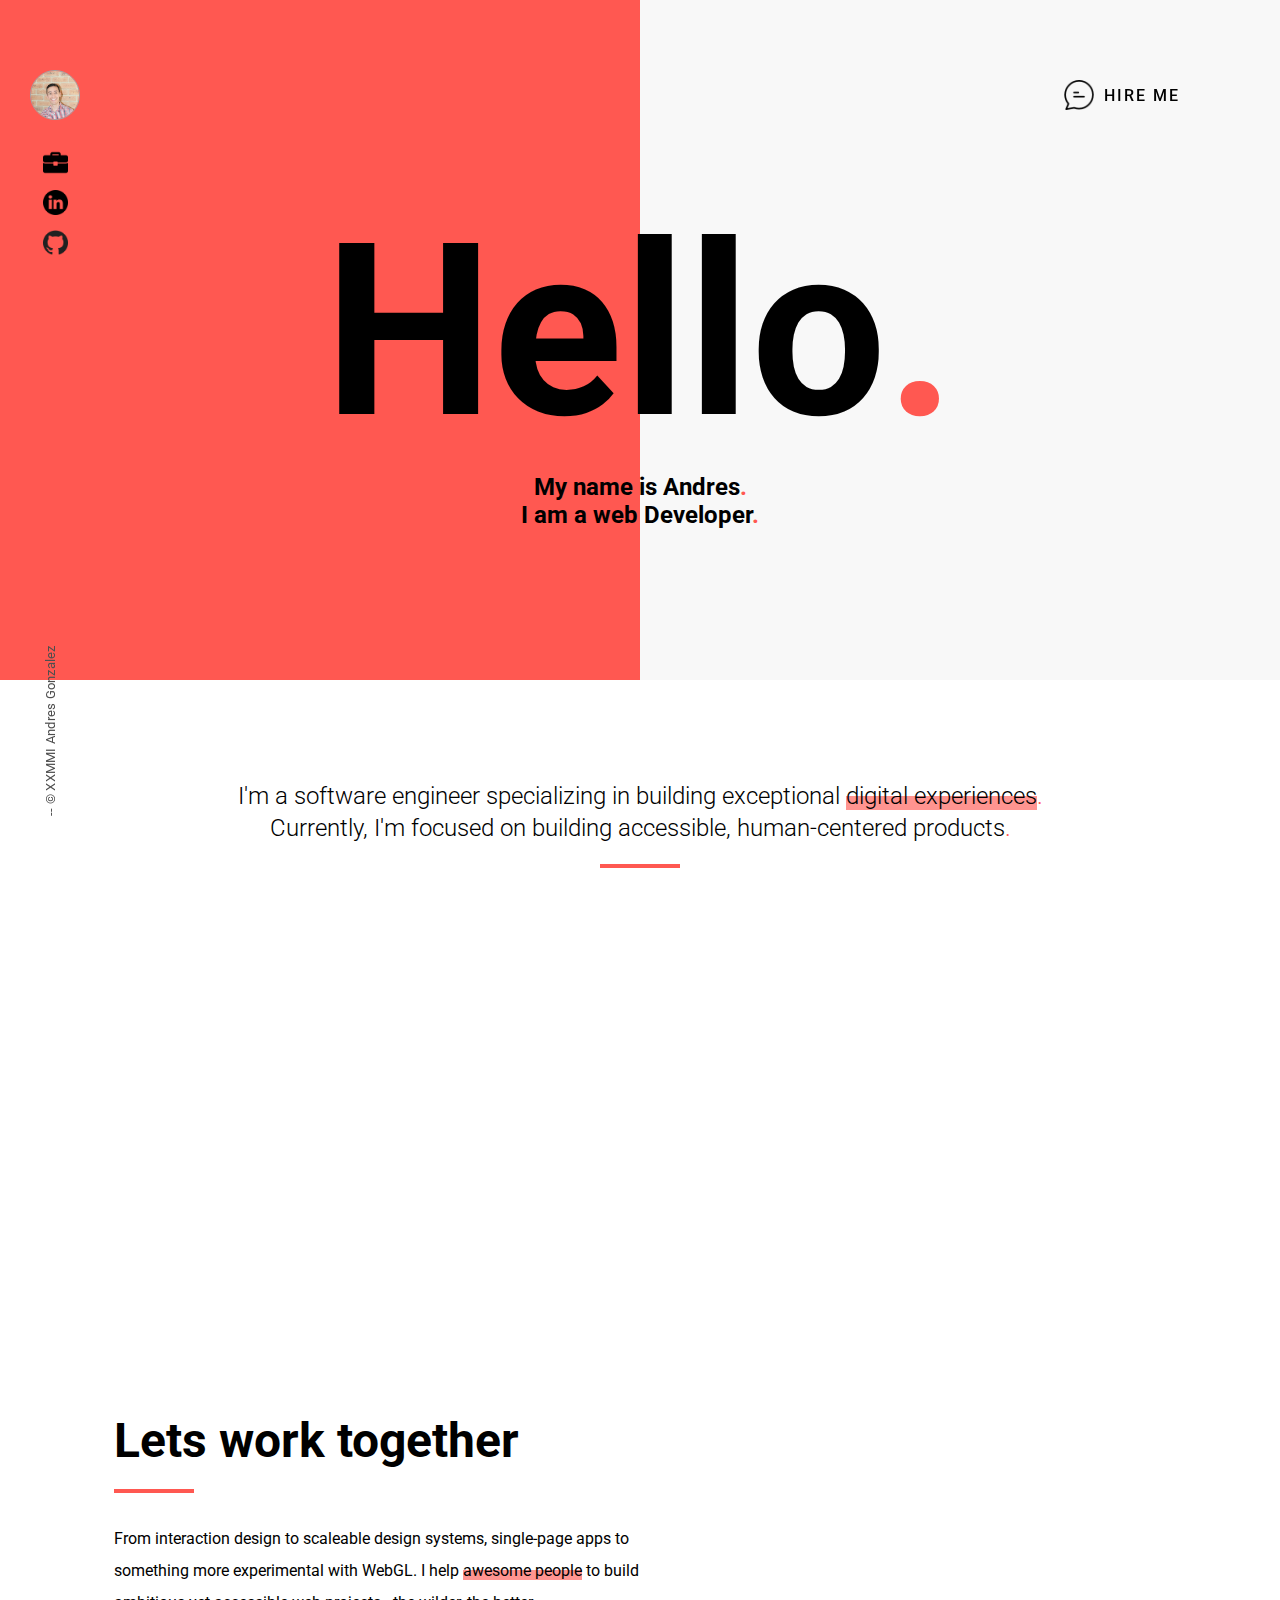
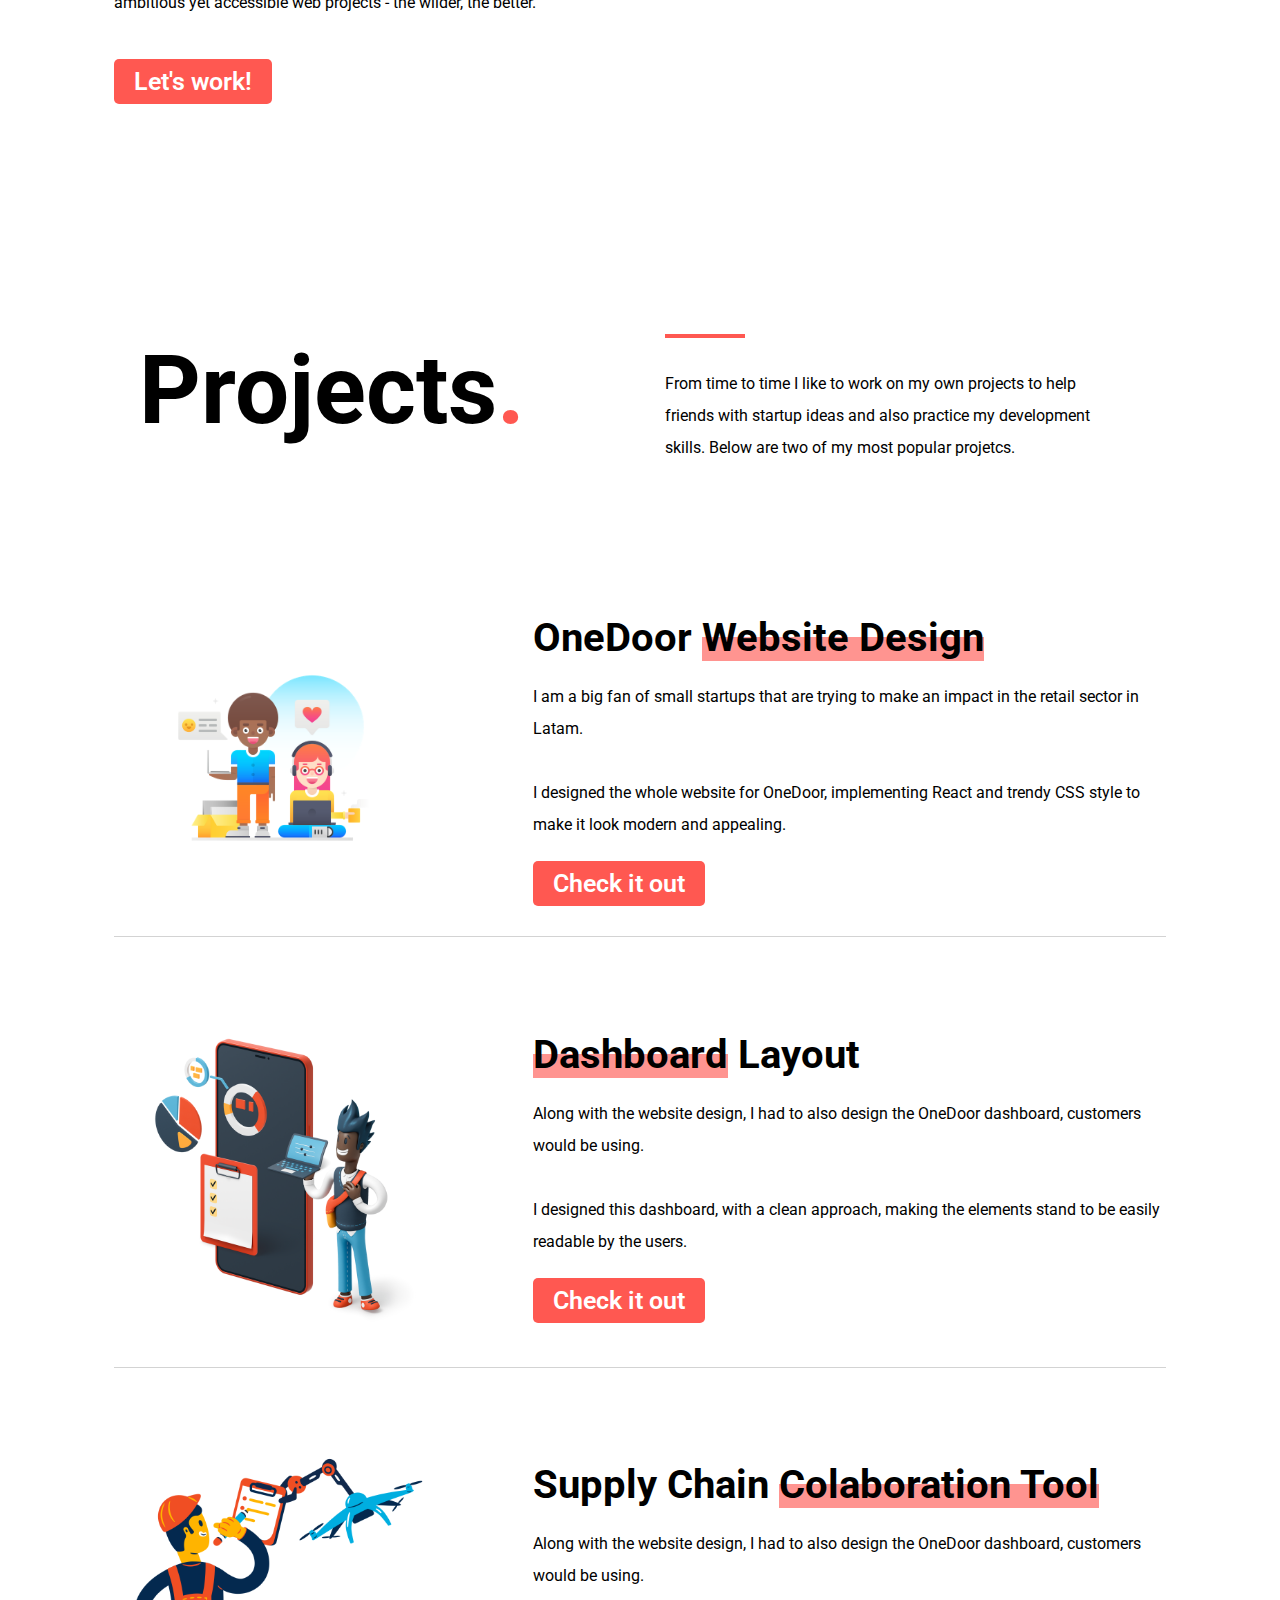
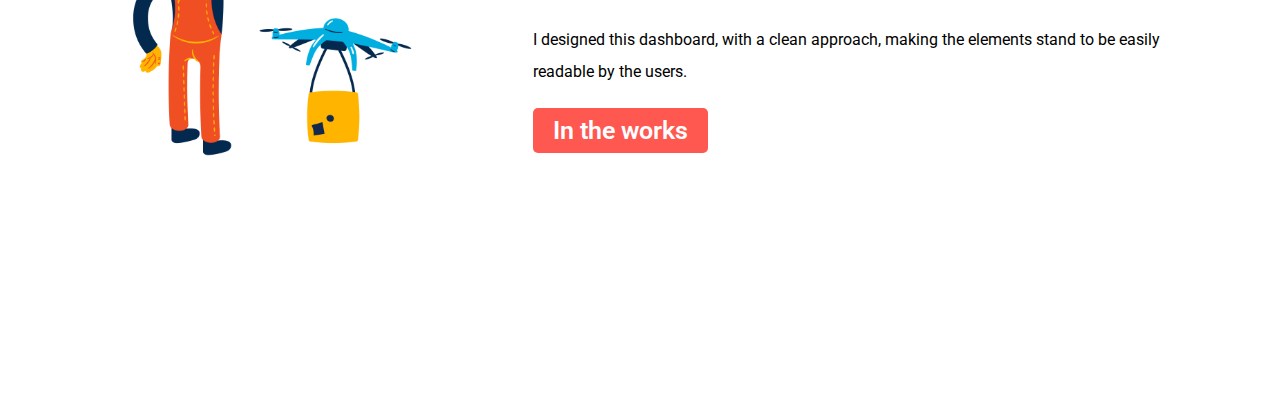
==== Portfolio/index.html @ 86bbb815 "Add files via upload" ====
<!DOCTYPE html>
<html lang="en">
<head>
    <meta charset="UTF-8">
    <meta http-equiv="X-UA-Compatible" content="IE=edge">
    <meta name="viewport" content="width=device-width, initial-scale=1.0">
    <title>Portfolio</title>
    <link rel="preconnect" href="https://fonts.googleapis.com">
    <link rel="preconnect" href="https://fonts.gstatic.com" crossorigin>
    <link href="https://fonts.googleapis.com/css2?family=Roboto:wght@400;500;700;900&display=swap" rel="stylesheet">
    <link rel="stylesheet" href="index.css">
</head>
<body>
    <section class="first-section">
        <div class="greeting-div">
            <h1 class="greeting">Hello<span>.</span></h1>
            <h2 class="greeting-subtitle">My name is Andres<span>.</span><br>I am a web Developer<span>.</span></h2>
        </div>
        <div class="left-div"></div>
        <div class="right-div"></div>
    </section>
    <section class="second-section" id="about">
        <div class="container">
            <div class="div-personal-description">
                <h2 class="personal-description">I'm a software engineer specializing in building exceptional <span class="half-word">digital experiences</span><span>.</span><br>Currently, I'm focused on building accessible, human-centered products<span>.</span></h2>
            </div>
            <div class="line"></div>
            <div id="features">
                <div class="feature">
                    <img class="feature-icon" src="./assets/worldwide.png" alt="icon">
                    <h2 class="feature-title">World-Class Websites</h2>
                    <p class="feature-description">I take pride in taking careful consideration of your needs and goals and make it as simple and pleasing as possible to achieve those goals. That consideration never ends<span>.</span></p>
                </div>
                <div class="feature">
                    <img class="feature-icon" src="./assets/creativity.png" alt="icon">
                    <h2 class="feature-title">Tailored to Your Needs</h2>
                    <p class="feature-description">Accomodate the opportunity to test, learn and improve without compromising the user experience. Ability to respond to new insights and evolving business and user requirements<span>.</span></p>
                </div>
                <div class="feature">
                    <img class="feature-icon" src="./assets/web-programming.png" alt="icon">
                    <h2 class="feature-title">Pixel-Perfect Code</h2>
                    <p class="feature-description">Write scalable code, accessible and responsive, whilst integrating seamlessly with other systems. From end user and content editor points of view, to - quickly, intuitively and elegantly<span>.</span></p>
                </div>
            </div>
        </div>
    </section>
    <section class="third-section">
        <div class="container">
            <div class="work-div">
                <h2 class="work-heading">Lets work together</h2>
                <div class="line-work"></div>
                <p class="work-parragraph">From interaction design to scaleable design systems, single-page apps to something more experimental with WebGL. I help <scan class="half-word">awesome people</scan> to build ambitious yet accessible web projects - the wilder, the better.</p>
                <a href="mailto: andresgon1204@gmail.com"><button class="work-button">Let's work!</button></a>
            </div>
        </div>
    </section>
    <section id="projects">
        <div class="container-projects">
            <div class="projects">
                <div class="projects-title">
                    <h2 class="projects-heading">Projects<span>.</span></h2>
                </div>
                <div class="projects-text">
                    <div class="line-work"></div>
                    <p class="work-parragraph">From time to time I like to work on my own projects to help friends with startup ideas and also practice my development skills. Below are two of my most popular projetcs.</p>
                </div>
            </div>
        </div>
    </section>
    <section>
        <div class="container">
            <div class="my-projects">
                <div class="project">
                    <div class="project-img">
                        <img src="./assets/call-centre.png" alt="project1" class="image-project"/>
                    </div>
                    <div class="project-text">
                        <h2 class="project-name">OneDoor <span class="half-word">Website Design</span></h2>
                        <p class="project-description">I am a big fan of small startups that are trying to make an impact in the retail sector in Latam.
                            <br><br>I designed the whole website for OneDoor, implementing React and trendy CSS style to make it look modern and appealing.
                        </p>
                        <a href="https://useonedoor.co/" target="_blank"><button class="work-button">Check it out</button></a>
                    </div>
                </div>
                <div class="project">
                    <div class="project-img">
                        <img src="./assets/dashboard.png" alt="project1" class="image-project"/>
                    </div>
                    <div class="project-text">
                        <h2 class="project-name"><span class="half-word">Dashboard</span> Layout</h2>
                        <p class="project-description">Along with the website design, I had to also design the OneDoor dashboard, customers would be using.
                            <br><br>I designed this dashboard, with a clean approach, making the elements stand to be easily readable by the users.
                        </p>
                        <a href="https://admin.useonedoor.co/login" target="_blank"><button class="work-button">Check it out</button></a>
                    </div>
                </div>
                <div class="project-2">
                    <div class="project-img">
                        <img src="./assets/shipping.png" alt="project1" class="image-project"/>
                    </div>
                    <div class="project-text">
                        <h2 class="project-name">Supply Chain <Colaboration class="half-word">Colaboration Tool</span></h2>
                        <p class="project-description">Along with the website design, I had to also design the OneDoor dashboard, customers would be using.
                            <br><br>I designed this dashboard, with a clean approach, making the elements stand to be easily readable by the users.
                        </p>
                        <button class="work-button">In the works</button>
                    </div>
                </div>
            </div>
        </div>
    </section>
    <div class="container-hire">
        <img src="./assets/chat.png" alt="Hire me" class="hireIcon"/>
        <a href="mailto:andresgon1204@gmail.com" class="hire-text">Hire me</a>
    </div>
    <img src="./assets/Andres photo Git.jpg" id="andresIcon" alt="">
    <a href="#"><img id="projectIcon" src="./assets/briefcase.png" alt="projects"></a>
    <a href="https://www.linkedin.com/in/andres-f-gonzalez-r/" target="_blank"><img  class="linkedinIcon" src="./assets/linkedin.png" alt="LinkedIn"></a>
    <a href="https://github.com/pipe1204" target="_blank"><img class="githubIcon" src="./assets/github.png" alt="GitHub"></a>
    <small class="made">-- &copy; XXMMI Andres Gonzalez</small>
    <script src="./Javascript.js"></script>
</body>
</html>
---- Portfolio/index.css ----
* {
    margin: 0;
    padding: 0;
    box-sizing: border-box;
    font-family: 'Roboto', sans-serif;
    scroll-behavior: smooth;
}

.container {
    width: 90%;
    margin: auto;
}

.container-hire a {
    text-decoration: none;
    color: black;
}

.container-header {
    background-color: white;
    width: 100%;
    margin: auto;
    padding-top: 10px;
    padding-bottom: 10px;
    padding-left: 50px;
    padding-right: 50px;
    position: sticky;
    top: 0;
    height: 80px;
    z-index: 999;
    box-shadow: rgb(0 0 0 / 4%) 0px 4px 4px;
}

.line {
    width: 5rem;
    height: 0.25rem;
    background: #ff5851;
    margin-left: auto;
    margin-right: auto;
    margin-bottom: 60px;
}

span {
    color: #ff5851;
}

.container-hire {
    position: fixed;
    top: 80px;
    right: 100px;
    display: flex;
    align-items: center;
}

.hire-text {
    font-weight: 500;
    text-transform: uppercase;
    letter-spacing: 2px;
    transition: ease-out 0.3s;
}

.hire-text:hover {
    font-size: 18px;
    letter-spacing: 3px;
    color: #ff5851;
}

.hireIcon {
    width: 30px;
    height: 30px;
    margin-right: 10px;
}

.first-section {
    width: 100%;
    height: 680px;
    display: flex;
    margin-bottom: 100px;
}

.greeting-div {
    position: absolute;
    width: 100%;
    height: 80%;
    display: flex;
    flex-direction: column;
    justify-content: center;
    align-items: center;
    box-sizing: border-box;
}

.greeting {
    font-size: 15rem;
}

.greeting-subtitle {
    text-align: center;
}

.left-div {
    background-color: #ff5851;
    width: 50%;
    height: 100%;
}

.right-div {
    background-color: #f8f8f8;
    width: 50%;
    height: 100%;
}

.second-section {
    margin-top: 100px;
    margin-bottom: 100px;
}

.div-personal-description {
    text-align: center;
    padding: 0px 80px;
    margin-bottom: 20px;
    margin-top: 50px;
}

.personal-description {
    font-weight: 300;
    line-height: 2rem;
}

#features {
    display: flex;
    justify-content: space-around;
    align-items: flex-start;
    margin-left: 30px;
    margin-right: 30px;
    opacity: 0;
    transition: 2s ease;
}

.feature {
    display: flex;
    flex-wrap: wrap;
    flex-direction: column;
    justify-content: space-around;
    align-items: center;
    text-align: center;
    white-space: pre-wrap;
    margin-left: 15px;
    margin-right: 15px;
}

.feature-icon {
    margin-bottom: 20px;
    width: 70px;
    height: 70px;
}

.feature-title {
    margin-bottom: 10px;
    font-size: 20px;
}

.feature-description {
    white-space: pre-wrap;
    line-height: 2rem;
}

.third-section {
    margin-top: 100px;
    margin-bottom: 100px;
}

.work-div {
    width: 50%;
    margin-left: 50px;
    margin-top: 200px;
}

.work-heading {
    font-size: 3rem;
    margin-bottom: 20px;
    margin-top: 100px;
}

.half-word {
    background: linear-gradient(to top, #ff9490 50%, transparent 50%);
    color: black;
}

.line-work{
    width: 5rem;
    height: 0.25rem;
    background: #ff5851;
    margin-bottom: 30px;
}

.work-parragraph {
    line-height: 2rem;
    margin-bottom: 40px;
}

.work-button {
    padding: 8px 20px;
    border: none;
    border-radius: 5px;
    background-color: #ff5851;
    color: white;
    font-size: 25px;
    font-weight: 600;
    cursor: pointer;
    transition: ease-out 0.25s;
}

.work-button:hover {
    background-color: black;

}

.container-projects {
    width: 90%;
    margin: auto;
}

.projects {
    margin-top: 200px;
    display: flex;
    justify-content: space-around;
    margin-left: 50px;
    margin-right: 50px;
    height: 80%;
}

.projects-title {
    padding-right: 40px;
}

.projects-heading {
    font-size: 6rem;
    margin-bottom: 20px;
    margin-top: 30px;
}

.projects-text {
    width: 50%;
    padding-left: 50px;
    padding-right: 50px;
    padding-top: 30px;
}

.my-projects {
    margin-top: 80px;
    display: flex;
    flex-direction: column;
    justify-content: space-around;
    margin-left: 50px;
    margin-right: 50px;
}

.project {
    display: flex;
    align-items: center;
    justify-content: space-around;
    border-bottom: solid 0.3px lightgrey;
    margin-bottom: 50px;
    padding-top: 30px;
    padding-bottom: 30px;
}

.project-2 {
    display: flex;
    align-items: center;
    justify-content: space-around;
    margin-bottom: 200px;
    padding-top: 30px;
    padding-bottom: 30px;
}

.project-img {
    width: 30%;
    margin: auto;
    text-align: center;
}

.image-project {
    width: 100%;
    height: 100%;
}

.project-text {
    width: 60%;
    margin: auto;
    margin-left: 100px;
}

.project-name {
    font-size: 40px;
    margin-bottom: 20px;
}

.project-description {
    line-height: 2rem;
    margin-bottom: 20px;
}

#andresIcon {
    width: 50px;
    height: 50px;
    border-radius: 50%;
    margin-right: 20px;
    border: solid 0.5px rgb(163, 163, 163);
    position: fixed;
    top: 70px;
    left: 30px;
    cursor: pointer;
    scroll-behavior: smooth;
}

.linkedinIcon {
    width: 25px;
    height: 25px;
    margin-left: 20px;
    position: fixed;
    top: 190px;
    left: 23px;
}

.githubIcon {
    width: 25px;
    height: 25px;
    margin-left: 20px;
    position: fixed;
    top: 230px;
    left: 23px;
}

#projectIcon {
    width: 25px;
    height: 25px;
    margin-left: 20px;
    position: fixed;
    top: 150px;
    left: 23px;
}

.made {
    position: fixed;
    font-size: 0.8rem;
    transform-origin: bottom left;
    transform: rotate(-90deg);
    bottom: 84px;
    left: 58px;
    text-align: left;
    color: #4e4e4e;
    letter-spacing: .02em;
}

@media screen and (max-width: 480px) {

    .container-hire {
        right: 40px;
    }

    .first-section {
        height: 450px;
    }

    .greeting-div {
        height: 50%;
    }

    .greeting {
        font-size: 8rem;
    }
    .div-personal-description {
        margin-top: 0px;
        padding: 0px 50px;
    }

    .personal-description {
        font-size: 20px;
    }

    #features {
        flex-direction: column;
    }

    .feature {
        margin-top: 15px;
        margin-bottom: 15px;
    }

    .work-div {
        width: 70%;
        margin: auto;
        text-align: center;
    }

    .line-work {
        margin: auto;
        margin-bottom: 40px;
    }

    .work-parragraph {
        font-size: 20px;
    }

    .projects {
        flex-direction: column;
        align-items: center;
        justify-content: space-around;
        margin-left: 20px;
        margin-right: 20px;
    }

    .projects-title {
        padding: 0px;
    }

    .projects-heading {
        font-size: 3.5rem;
    }

    .projects-text {
        width: 90%;
        padding: 0px;
        text-align: center;
    }

    .project {
        flex-direction: column;
    }

    .project-img {
        width: 100%;
    }
    .project-text {
        width: 90%;
        margin-left: 20px;
        margin-right: 20px;
        text-align: center;
    }

    .project-2 {
        flex-direction: column;
    }

    #andresIcon {
        width: 50px;
        height: 50px;
        border-radius: 50%;
        margin-right: 20px;
        border: solid 0.5px rgb(163, 163, 163);
        position: fixed;
        top: 70px;
        left: 10px;
        cursor: pointer;
        scroll-behavior: smooth;
    }
    
    .linkedinIcon {
        width: 25px;
        height: 25px;
        margin-left: 20px;
        position: fixed;
        top: 190px;
        left: 4px;
    }
    
    .githubIcon {
        width: 25px;
        height: 25px;
        margin-left: 20px;
        position: fixed;
        top: 230px;
        left: 4px;
    }
    
    #projectIcon {
        width: 25px;
        height: 25px;
        margin-left: 20px;
        position: fixed;
        top: 150px;
        left: 4px;
    }

    .made {
        left: 40px;
        bottom: 200px;
    }

}
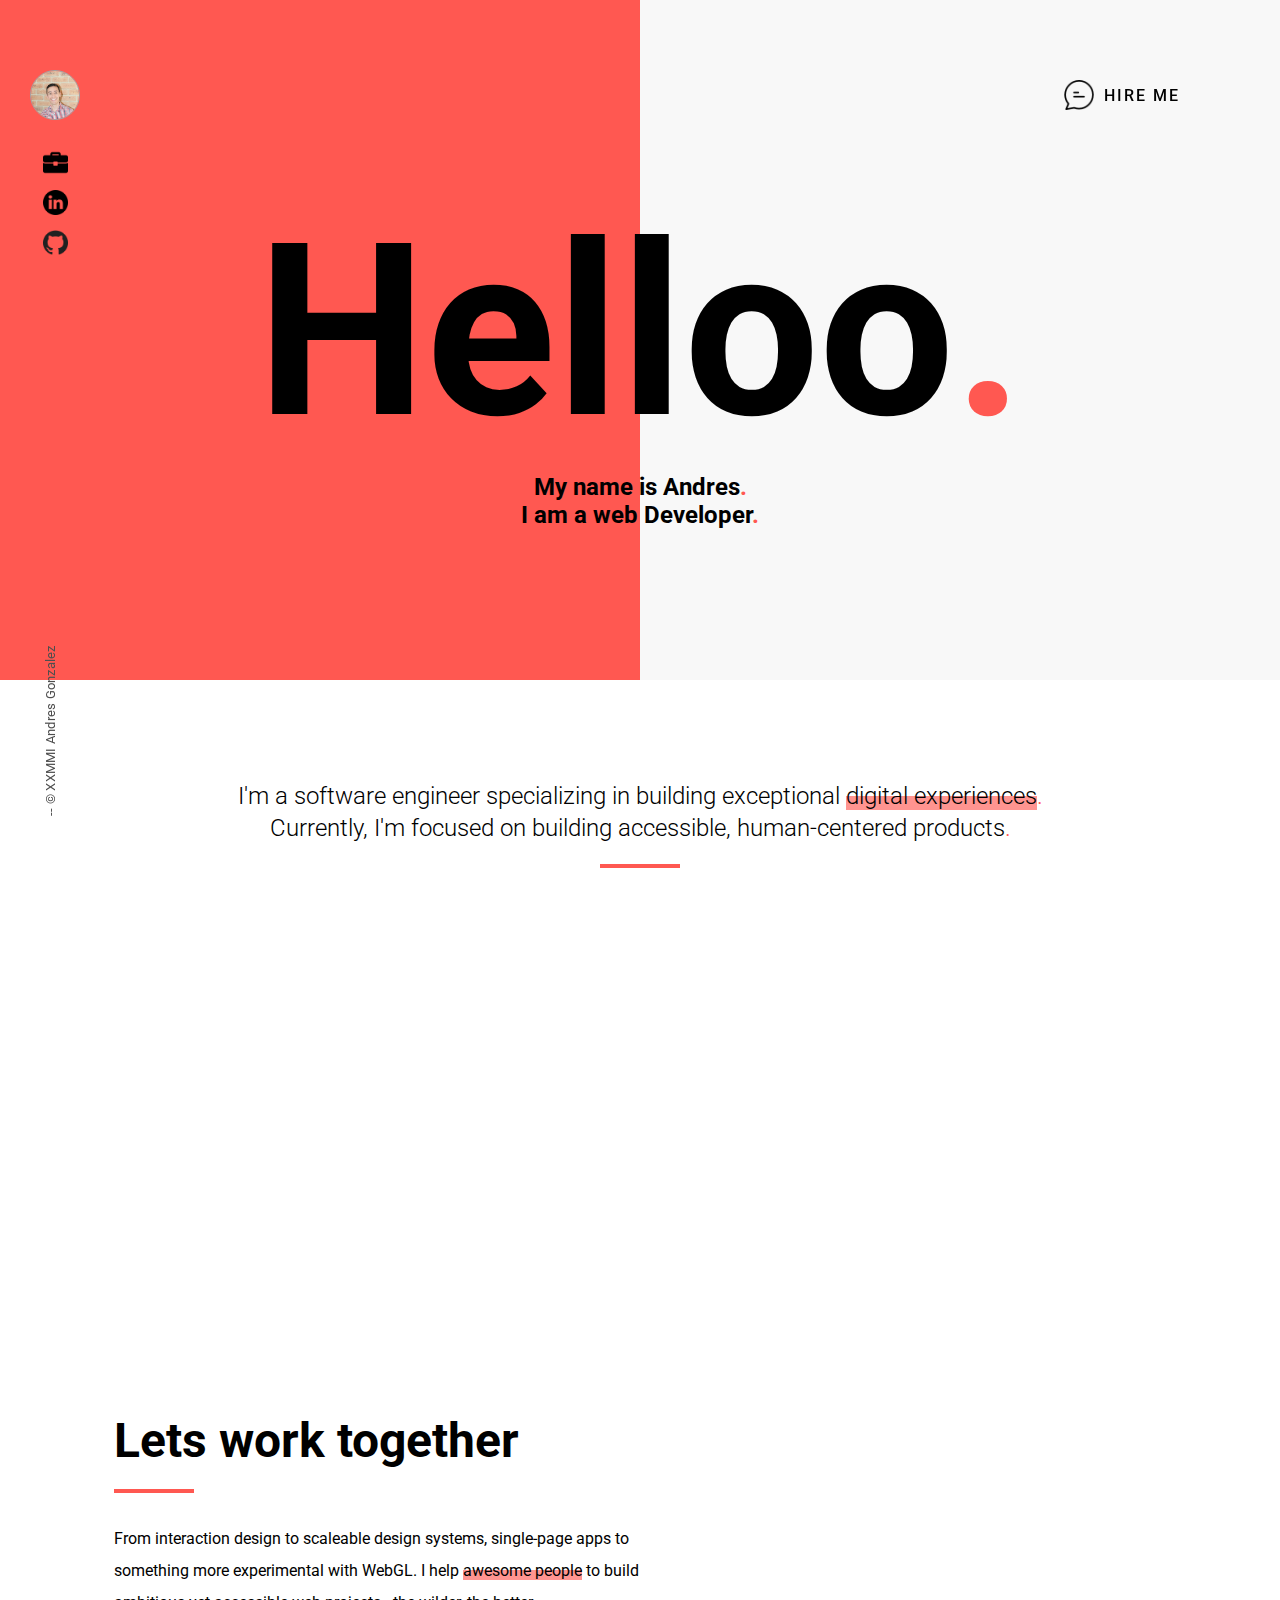
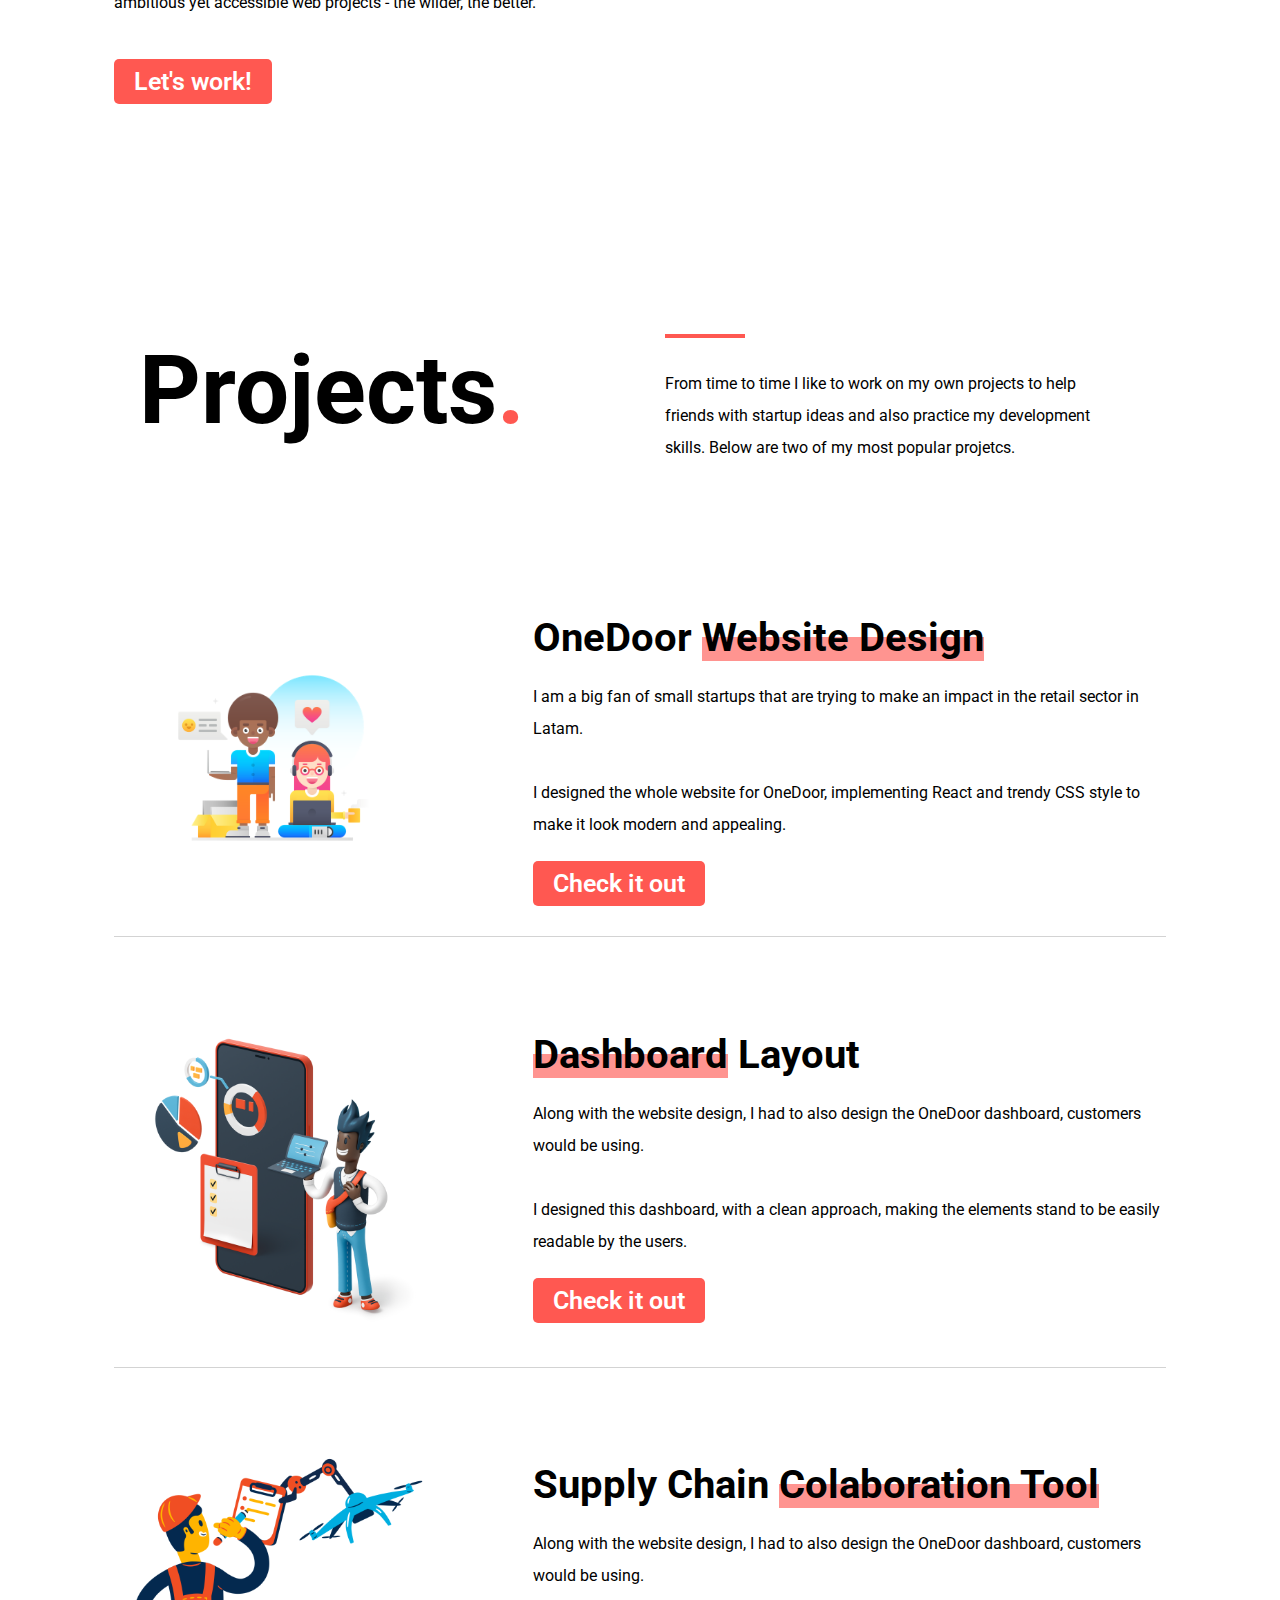
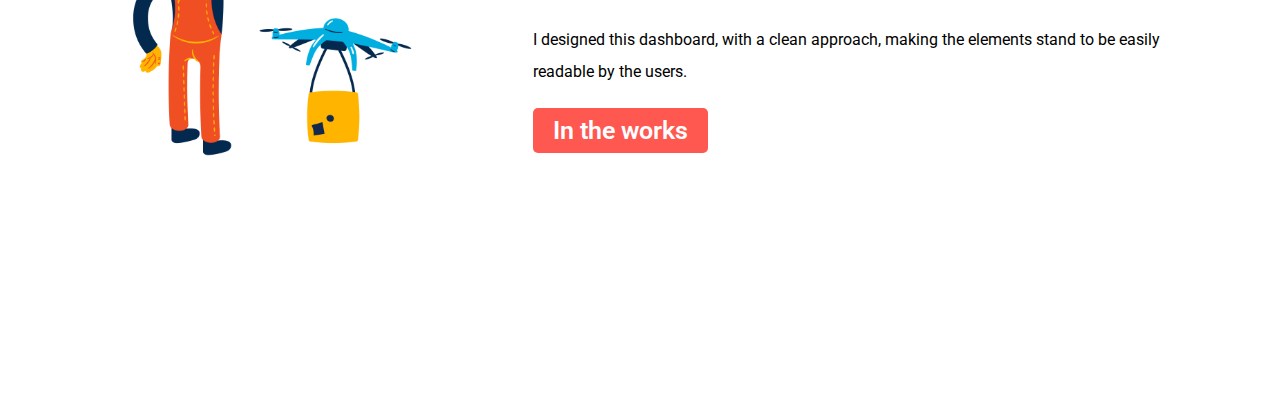
==== commit eb18add4: "test" ====
--- a/Portfolio/index.html
+++ b/Portfolio/index.html
@@ -13,7 +13,7 @@
 <body>
     <section class="first-section">
         <div class="greeting-div">
-            <h1 class="greeting">Hello<span>.</span></h1>
+            <h1 class="greeting">Helloo<span>.</span></h1>
             <h2 class="greeting-subtitle">My name is Andres<span>.</span><br>I am a web Developer<span>.</span></h2>
         </div>
         <div class="left-div"></div>
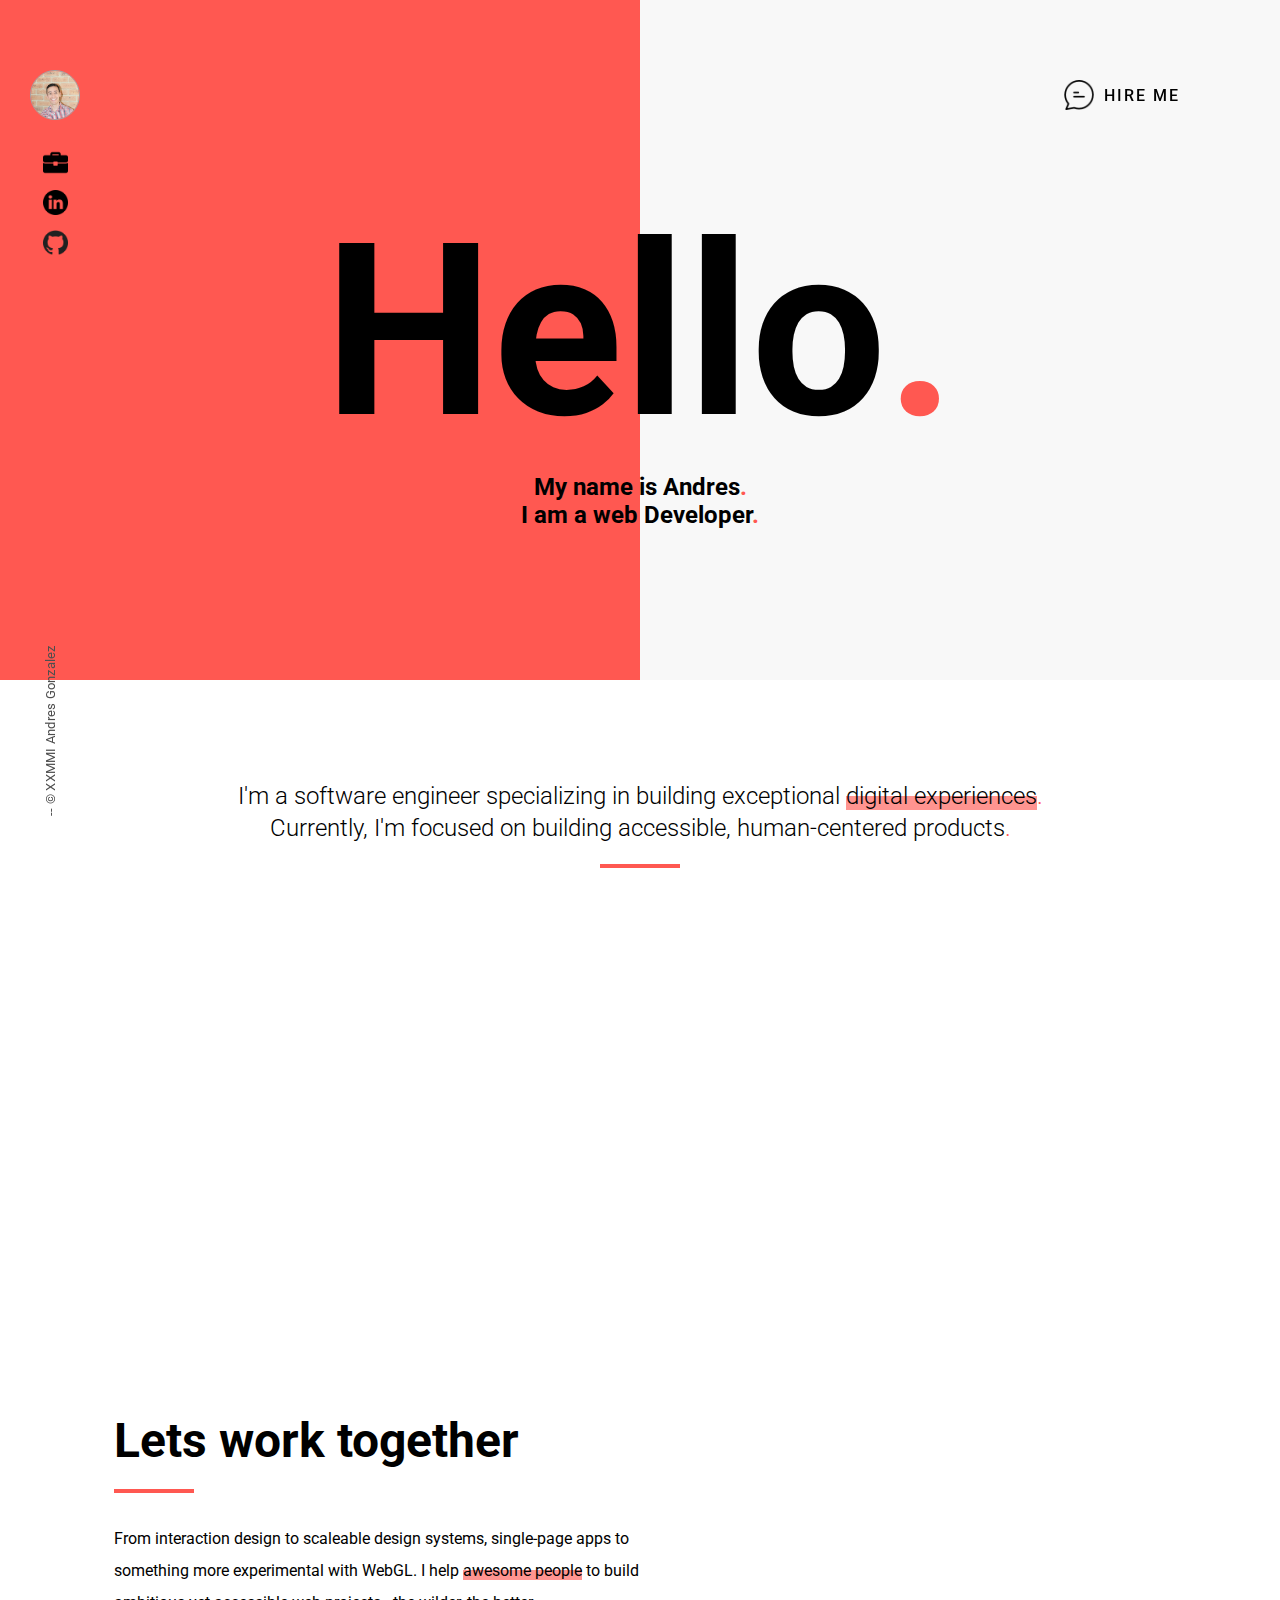
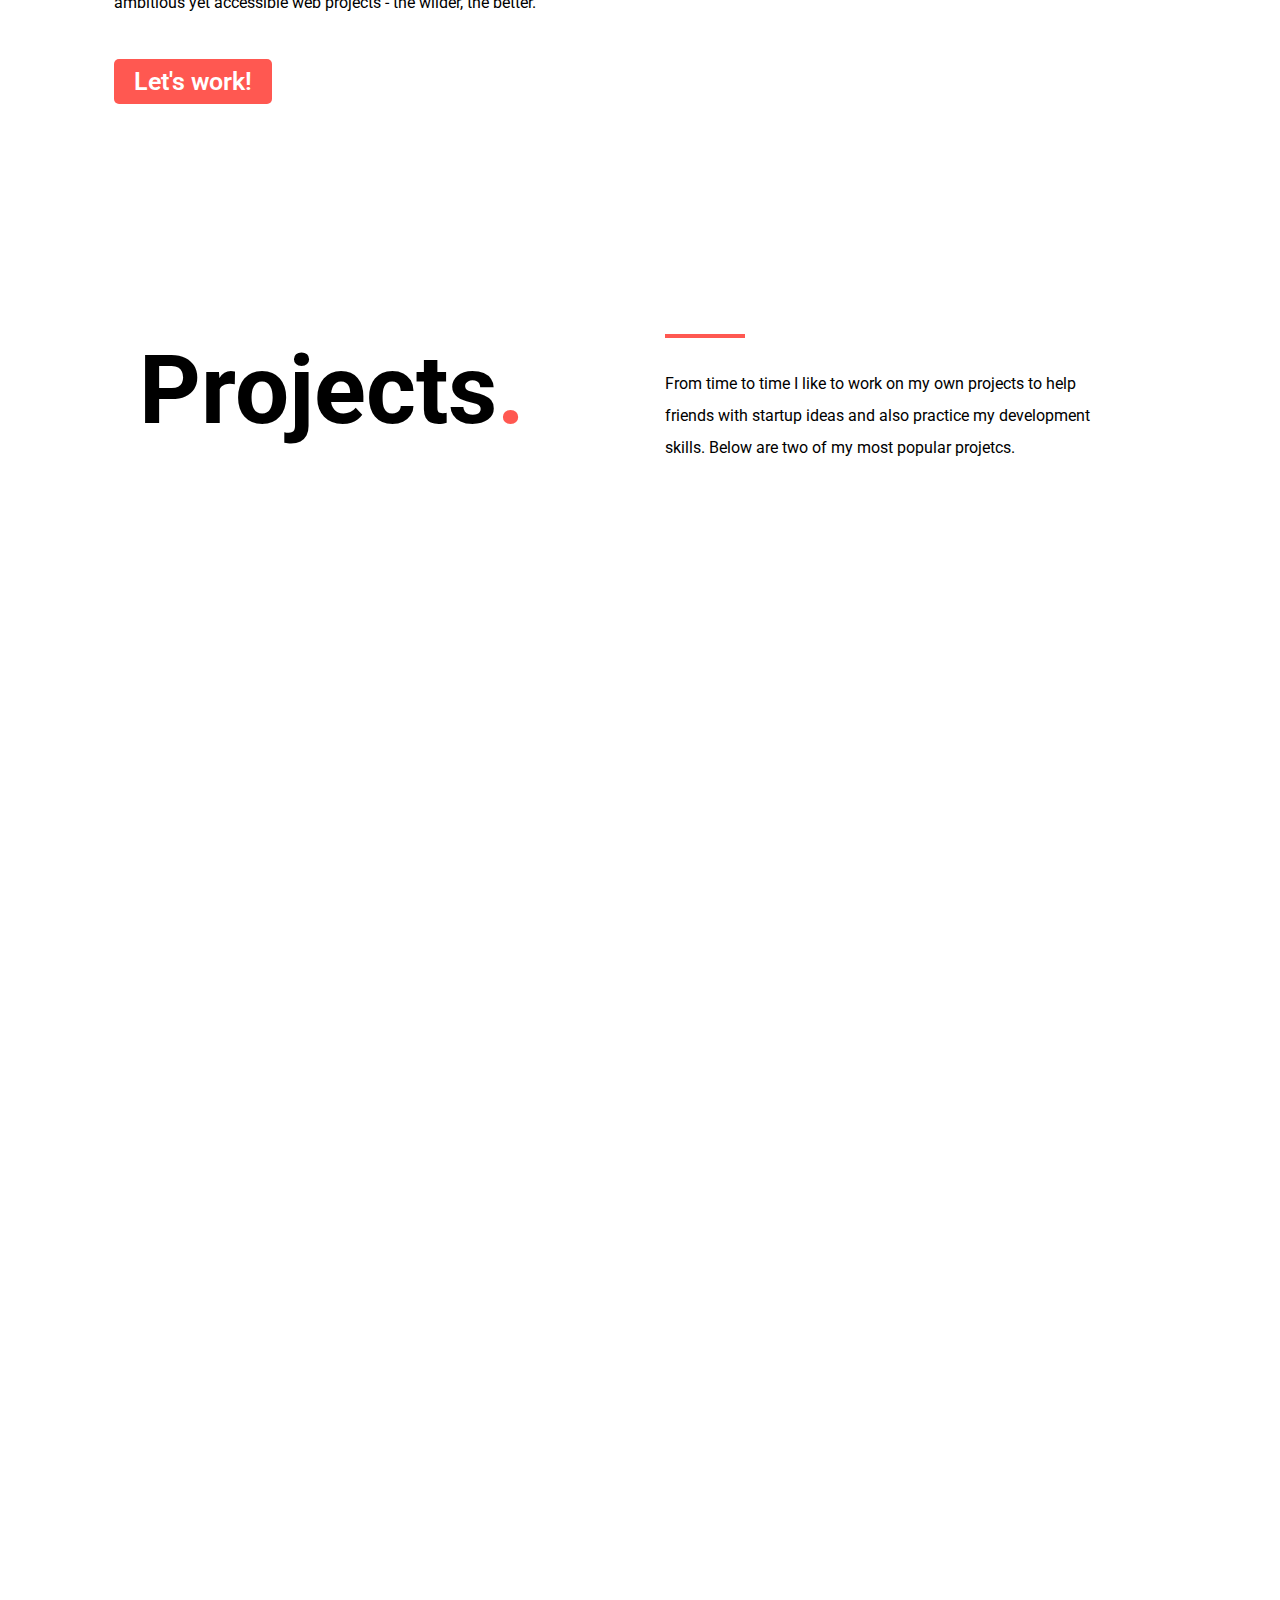
==== commit 59275fb7: "added animation to project section" ====
--- a/Portfolio/index.html
+++ b/Portfolio/index.html
@@ -13,7 +13,7 @@
 <body>
     <section class="first-section">
         <div class="greeting-div">
-            <h1 class="greeting">Helloo<span>.</span></h1>
+            <h1 class="greeting">Hello<span>.</span></h1>
             <h2 class="greeting-subtitle">My name is Andres<span>.</span><br>I am a web Developer<span>.</span></h2>
         </div>
         <div class="left-div"></div>
@@ -70,7 +70,7 @@
     <section>
         <div class="container">
             <div class="my-projects">
-                <div class="project">
+                <div id="project1">
                     <div class="project-img">
                         <img src="./assets/call-centre.png" alt="project1" class="image-project"/>
                     </div>
@@ -82,7 +82,7 @@
                         <a href="https://useonedoor.co/" target="_blank"><button class="work-button">Check it out</button></a>
                     </div>
                 </div>
-                <div class="project">
+                <div id="project2">
                     <div class="project-img">
                         <img src="./assets/dashboard.png" alt="project1" class="image-project"/>
                     </div>
@@ -94,12 +94,12 @@
                         <a href="https://admin.useonedoor.co/login" target="_blank"><button class="work-button">Check it out</button></a>
                     </div>
                 </div>
-                <div class="project-2">
+                <div id="project3">
                     <div class="project-img">
                         <img src="./assets/shipping.png" alt="project1" class="image-project"/>
                     </div>
                     <div class="project-text">
-                        <h2 class="project-name">Supply Chain <Colaboration class="half-word">Colaboration Tool</span></h2>
+                        <h2 class="project-name">Supply Chain <Colaboration class="half-word">Collaboration Tool</span></h2>
                         <p class="project-description">Along with the website design, I had to also design the OneDoor dashboard, customers would be using.
                             <br><br>I designed this dashboard, with a clean approach, making the elements stand to be easily readable by the users.
                         </p>
--- a/Portfolio/index.css
+++ b/Portfolio/index.css
@@ -255,7 +255,7 @@
     margin-right: 50px;
 }
 
-.project {
+#project1 {
     display: flex;
     align-items: center;
     justify-content: space-around;
@@ -263,15 +263,31 @@
     margin-bottom: 50px;
     padding-top: 30px;
     padding-bottom: 30px;
-}
-
-.project-2 {
+    opacity: 0;
+    transition: 2s ease;
+}
+
+#project2 {
+    display: flex;
+    align-items: center;
+    justify-content: space-around;
+    border-bottom: solid 0.3px lightgrey;
+    margin-bottom: 50px;
+    padding-top: 30px;
+    padding-bottom: 30px;
+    opacity: 0;
+    transition: 2s ease;
+}
+
+#project3 {
     display: flex;
     align-items: center;
     justify-content: space-around;
     margin-bottom: 200px;
     padding-top: 30px;
     padding-bottom: 30px;
+    opacity: 0;
+    transition: 2s ease;
 }
 
 .project-img {
@@ -425,7 +441,11 @@
         text-align: center;
     }
 
-    .project {
+    #project1 {
+        flex-direction: column;
+    }
+
+    #project2 {
         flex-direction: column;
     }
 
@@ -439,7 +459,7 @@
         text-align: center;
     }
 
-    .project-2 {
+    #project3 {
         flex-direction: column;
     }
 
